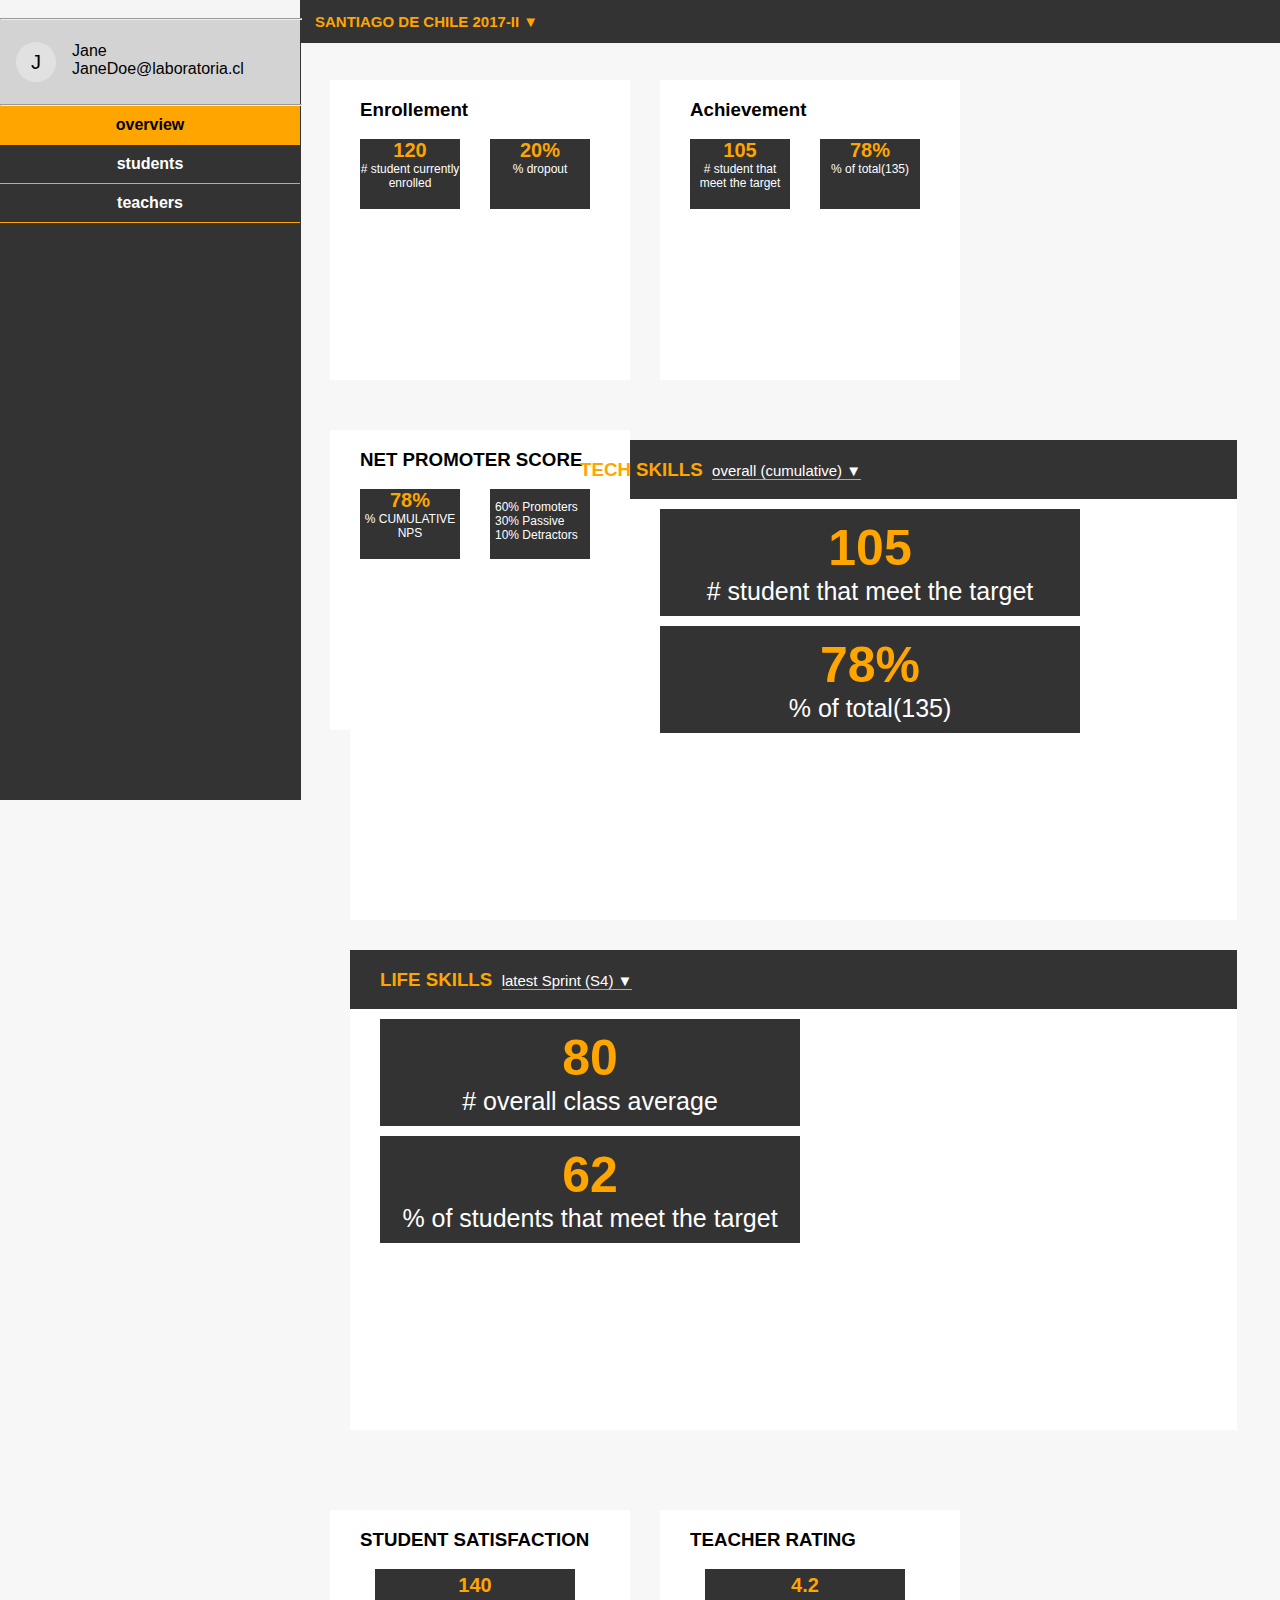
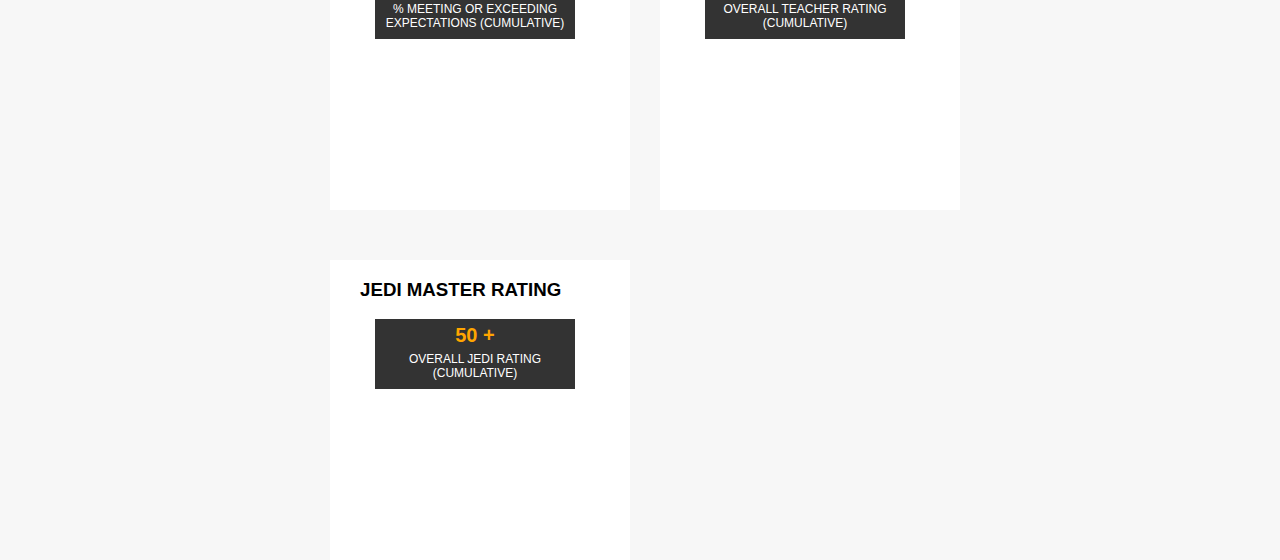
==== index.html @ 585a2447 "primera cajita enrollement :')" ====
<!DOCTYPE html>
<html>
  <head>
    <meta charset="utf-8">
    <title>Data Dashboard</title>
    <link rel="stylesheet" href="css/main.css">
  </head>
  <body>
    
    <!--Barra lateral logo de Laboratoria-->
    <main>
      <nav id="lab">
        <div id="labimg">
          <img src="assets/images/logo-laboratoria.svg" alt="">
        </div>        
        <hr>
        <div id="identify">
          <div id="avatar">J</div>
          <div id="data">
            <div>Jane</div>
            <div>JaneDoe@laboratoria.cl</div>
          </div>
        </div>  
        <hr>
        <div class="options b">
          <a href="">overview</a>
        </div>
        <div class="options c">
          <a href="">students</a>
        </div>
        <div class="options d">          
          <a href="">teachers</a>
        </div> 
      </nav>
    </main>
       <section class="section two">
        <header class="barra">
          <div class="menu-cont">
            <nav class="menu">
              <ul class="clear">
                <li id="scl"><a href="#!" id="san">SANTIAGO DE CHILE 2017-II &#9660;</a>
              <!--menú desplegable-->    
                  <ul class="sub-men">
                  <h1>LIMA</h1>
                    <li><a href="#!"><input type="checkbox"> 2015-I</a></li>
                    <li><a href="#!"><input type="checkbox"> 2015-II</a></li>
                    <li><a href="#!"><input type="checkbox"> 2016-I</a></li>
                    <li><a href="#!"><input type="checkbox"> 2016-II</a></li>
                    <li><a href="#!"><input type="checkbox"> 2017-I</a></li>
                    <li><a href="#!"><input type="checkbox"> 2017-II</a></li>
                  <h1>AREQUIPA</h1>
                    <li><a href="#!"><input type="checkbox"> 2015-I</a></li>
                    <li><a href="#!"><input type="checkbox"> 2015-II</a></li>
                    <li><a href="#!"><input type="checkbox"> 2016-I</a></li>
                    <li><a href="#!"><input type="checkbox"> 2016-II</a></li>
                    <li><a href="#!"><input type="checkbox"> 2017-I</a></li>
                    <li><a href="#!"><input type="checkbox"> 2017-II</a></li>
                  <h1>SANTIAGO</h1>
                    <li><a href="#!"><input type="checkbox"> 2015-I</a></li>
                    <li><a href="#!"><input type="checkbox"> 2015-II</a></li>
                    <li><a href="#!"><input type="checkbox"> 2016-I</a></li>
                    <li><a href="#!"><input type="checkbox"> 2016-II</a></li>
                    <li><a href="#!"><input type="checkbox"> 2017-I</a></li>
                    <li><a href="#!"><input type="checkbox" id="scl2017-2"> 2017-II</a></li>
                  <h1>CIUDAD DE MEXICO</h1>
                    <li><a href="#!"><input type="checkbox"> 2015-I</a></li>
                    <li><a href="#!"><input type="checkbox"> 2015-II</a></li>
                    <li><a href="#!"><input type="checkbox"> 2016-I</a></li>
                    <li><a href="#!"><input type="checkbox"> 2016-II</a></li>
                    <li><a href="#!"><input type="checkbox"> 2017-I</a></li>
                    <li><a href="#!"><input type="checkbox"> 2017-II</a></li>
                  </ul>
                </li>  
              </ul>
            </nav>
          </div>
        </header>
      </section>
    <!--Sección donde se encuentra la generación y sección y las diferentes secciones de la página-->
          
              
      
      <!--Información sobre matricula, logro y NPS-->
      <section class="section three">
        <div class="box uno">
          <h3>Enrollement</h3>
          <div class="minibox rigth">
            <h4 id="enrolled">120</h4>
            <p># student currently enrolled</p>
          </div>
          <div class="minibox left">
            <h4 id="dropout">20%</h4>
            <p>% dropout</p>            
          </div>
          <img src="assets/images/bar-graph.png" alt="" id="graphic">
        </div>
        
        <div class="box dos">
          <h3>Achievement</h3>
          <div class="minibox rigth">
            <h4>105</h4>
            <p># student that meet the target</p>
          </div>
          <div class="minibox left">
            <h4>78%</h4>
            <p>% of total(135)</p>        
          </div>
          <img src="assets/images/graph.png" alt="" id="graphic">
        </div>  
        
        <div class="box tres">
          <h3>NET PROMOTER SCORE</h3>
          <div class="minibox rigth">
            <h4>78%</h4>
            <p>% CUMULATIVE NPS</p>
          </div>
          <div class="minibox left">
            <ul>
              <li>60% Promoters</li>
              <li>30% Passive</li>
              <li>10% Detractors</li>
            </ul>
          </div>
          <img src="assets/images/graph.png" alt="" id="graphic">
          </div>        
      </section>
      <!--Sección tech y life skills-->
      <section class="section four">
        <header class="barra sprint">
          <div class="menu-container">
            <nav class="menu-nav">
              <ul class="clearfix">
                <h3>TECH SKILLS</h3>
                <li id="overall">
                  <a href="#!">overall (cumulative) &#9660;</a>
              <!--menú desplegable-->    
                  <ul class="sub-menu">
                  <h1>COMMON CORE</h1>
                    <li><a href="#"> Sprint 1</a></li>
                    <li><a href="#">Sprint 2</a></li>
                    <li><a href="#">Sprint 3</a></li>
                    <li><a href="#">Sprint 4</a></li>
                  <h1>Javascript</h1>
                    <li><a href="#">Sprint 5</a></li>
                    <li><a href="#">Sprint 6</a></li>
                    <li><a href="#">Sprint 7</a></li>
                    <li><a href="#">Sprint 8</a></li>
                  <h1>UX Design</h1>
                    <li><a href="#">Sprint 5</a></li>
                    <li><a href="#">Sprint 6</a></li>
                    <li><a href="#">Sprint 7</a></li>
                    <li><a href="#">Sprint 8</a></li>    
                  </ul>
                </li>  
              </ul>
            </nav>  
          </div>
        </header>  
        <div class="boxie">
          <h4>105</h4>
          <p># student that meet the target</p>
        </div>
        <div class="boxie">
          <h4>78%</h4>
          <p>% of total(135)</p>        
        </div>
        <div class="rect">
          <img src="assets/images/rectangular-graphic.png" alt="">
        </div>
        <div class="circle">
          <img src="assets/images/circle-graphic.png" alt="">
        </div>
      </section>
      <section class="section five">
       <header class="barra sprint">
          <div class="menu-container">
            <nav class="menu-nav">
              <ul class="clearfix">
                <h3>LIFE SKILLS</h3>
                <li id="overall">
                  <a href="#!">latest Sprint (S4) &#9660;</a>
              <!--menú desplegable-->    
                  <ul class="sub-menu latest">
                  <h1>HSE</h1>
                    <li><a href="#"> Sprint 1: Create an interactive website</a></li>
                    <li><a href="#">Sprint 2: Create an interactive website</a></li>
                    <li><a href="#">Sprint 3: Create an interactive website</a></li>
                    <li><a href="#">Sprint 4: Create an interactive website</a></li>  
                  </ul>
                </li>  
              </ul>
            </nav>  
          </div>
        </header>
          <div class="boxie">
            <h4>80</h4>
            <p># overall class average</p>
          </div>
          <div class="boxie">
            <h4>62</h4>
            <p>% of students that meet the target</p>        
          </div>
          <div class="rect">
            <img src="assets/images/rectangular-graphic.png" alt="">
          </div>
          <div class="circle">
            <img src="assets/images/circle-graphic.png" alt="">
          </div>          
      </section>
      <!--students, teachers, jedi-->
      <section class="section six">
        <div class="box uno">
          <h3>STUDENT SATISFACTION</h3>
          <div class="minibox last">
            <h4>140</h4>
            <p>% MEETING OR EXCEEDING EXPECTATIONS (CUMULATIVE)</p>
          </div>
          <img src="assets/images/graph.png" alt="" id="graphic">
        </div>
        
        <div class="box dos">
          <h3>TEACHER RATING</h3>
          <div class="minibox last">
            <h4>4.2</h4>
            <p>OVERALL TEACHER RATING (CUMULATIVE)</p>
          </div>
          <img src="assets/images/graph.png" alt="" id="graphic">
        </div>  
        
        <div class="box tres">
          <h3>JEDI MASTER RATING</h3>
          <div class="minibox last">
            <h4>50 +</h4>
            <p>OVERALL JEDI RATING (CUMULATIVE)</p>
          </div>
          <img src="assets/images/graph.png" alt="" id="graphic">
          </div>        
      </section>    
    </main>  
		<!-- Base de datos -->
		<script src="./js/data.js"></script>
		<!-- Aquí va tus archivos JS -->
    <script src="./js/app.js"></script>
  </body>
</html>
---- css/main.css ----
body{
	background-color: #F7F7F7;
	margin: 0px;
  	padding: 0px;
  	width: 77%;
	font-family: roboto, sans-serif;

}

#lab {
	width: 300px;
	background-color: #333333;
  	border-right-color: #333333;
  	border-right-style: solid;
  	border-right-width: 1px;
  	display: flex;
  	flex-direction: column;
  	height: 800px;
  	position: fixed;
  	z-index: 1;
}

#labimg {
	width: 100%;
	height: auto;
	background-color: whitesmoke;
	display: block;
}

#lab img {
	width: 150px;
	height: auto;
	margin-left: 75px;
}

hr {
	width: 100%;
	height: auto;
	margin: 0;
	background-color: #333333;
}

#identify {
	background-color: lightgray;
  	display: flex;
  	padding: 22px 16px;
}

#avatar {
	width: 40px;
	height: 40px;
	align-items: center;
  	background-color: #e1e1e1;
  	border-radius: 100%;
  	display: flex;
  	font-family: "Roboto", "Helvetica", "Arial", sans-serif;
  	font-size: 20px;  
  	justify-content: center;
 }

#data {
  	padding: 0px 16px;
	  color: black;
 }

.section{
	margin-left: 300px;
	margin-bottom: 30px;
}

.section.two {
	width: 101%;
	height: 0;
}

.menu-container {
	margin-left: -10px;
}
.menu-container ul {
	margin: 0;
	margin-left: 80px;
}

.menu-container ul li {
	list-style: none;
	display: inline-block;
	font-size: 25px;
	margin-top: 0;
	margin-bottom: 0px;
	display: block;
	padding: 0;	
}

.menu-container ul li a {
	font-size: 15px;
	border: none;
}

#scl {
	padding: 13px 0;
	font-size: 10px;
  text-decoration: none;
	color: white;
	margin-left: -50px;
	margin: 0 5px;
	display: inline-block;
}

#scl h1 {
	border-bottom: 2px solid orange;
	display: inline-block;
	color: white;
	font-size: 13px;
}

#scl ul li a {
	font-size: 15px;
	border: none;
	color: white;
	display: block;
	padding: 2px 0;
	border-bottom: 2px solid #333333;
	display: inline-block;
}

#scl ul li a:hover {
	border-bottom: 2px solid orange;
	display: inline-block;
}

#san {
	color: orange;
	font-weight: bold;
}

.options{
	width: 100%;
	height: auto;
	padding: 10px 0;
	text-align: center;
	border-bottom: 1px solid orange;
}

.options a{
	display: inline;
	text-decoration: none;
  	color: white;
	font-weight: bold;
}

.options.b {
	background-color: orange;
}

.options.b a {
	color: black;
}

.options:first-child {
	background-color: orange;
}

.options:hover {
	border-bottom: 2px solid orange;
	background-color: orange;

}

.options a:hover {
	color: black;
}

.clearfix:after {
	content: "";
	display: table;
}

.clearfix {
	background-color: #333333;
}

.clearfix h3 {
	color: orange;
	margin-left: -50px;
}

.menu-nav {
	margin-left: 10px;
}

.sub-menu {
	width: 100px;
	height: auto;
	position: absolute;
	display: none;
	background: #333333;
}

.sub-menu h1 {
	margin-left: -70px;
	font-size: 18px;
}

.sub-menu li a {
	margin-left: -50px;
	color: #000;
	text-decoration: none;
	border: none;
	padding: 0;
}

.sub-menu.latest {
	width: 250px;
}

.menu-nav ul li:hover>ul {
	display: block;
	border: none;
}

.menu-nav>ul>li:after { 
	font-size: 20px;
	padding-left: 5px; 
	display: inline;
	position: relative;	
}

.section.three {
	width: 100%;
	height: 380px;
}

.box {
	width: 300px;
	height: 300px;
	background-color: white;
	margin-top: 50px;
	margin-left: 30px;
	float: left;	
}

.box h3 {
	margin-left: 30px;
}

.minibox {
	width: 100px;
	height: 70px;	
	background-color: #333333;
	text-align: center;
	margin-left: 30px;
  	float: left;
}

.minibox p {
	font-size: 12px;
	margin: 0;
	color: white;
}

.minibox h4 {
	font-size: 20px;
	margin: 0;
	color: orange;
}

.minibox li:first-child{
	margin-top: -5px;
}

.minibox li {
	font-size: 12px;
	text-align: left;
	margin-left: -35px;
	color: white;
	list-style: none;
}

.minibox.last {
	width: 200px;
	margin-left: 45px;
}

.minibox.last h4{
	padding: 5px 0;
}

.boxie {
	width: 400px;
	height: auto;	
	background-color: #333333;
	text-align: center;
	padding: 10px;
	margin-left: 30px;
	margin-top: 10px;
	float: left;
}

.boxie p {
	font-size: 25px;
	margin: 0;
	color: white;
}

.boxie h4 {
	font-size: 50px;
	margin: 0;
	color: orange;
}

.rect img{
	width: 400px;
	height: auto;
	margin: 40px;
	float: left;
}

.circle img{
	width: 200px;
	height: auto;
	margin: 100px;
}

#graphic {
	width: 80%;
	margin-top: 10px;
	margin-left: 30px;
}

.section.four{
	width: 90%;
	height: 480px;
	background-color: white;
	margin-left: 350px;
}

.section.five {
	width: 90%;
	height: 480px;
	background-color: white;
	margin-left: 350px;
}

.section.six {
	width: 100%;
	height: 380px;
}

/*menu overall*/

#overall h1 {
	border-bottom: 2px solid orange;
	display: inline-block;
	color: white;
	font-size: 13px;
}

#overall {
	font-size: 10px;
  text-decoration: none;
	color: white;
	border-bottom: 1px solid orange;
	margin-left: -50px;
	margin: 0 5px;
	display: inline-block;
}

#overall ul li a {
	font-size: 15px;
	border: none;
	color: white;
	display: block;
	font-weight: bold;
	padding: 2px 0;
	border-bottom: 2px solid #333333;
	display: inline-block;
}

#overall ul li a:hover {
	border-bottom: 2px solid orange;
	display: inline-block;
}

.menu-nav h3{
	display: inline-block;
}

/*duplicado*/

.barra h1 {
	border-bottom: 2px solid orange;
	display: inline-block;
}

.barra a {
	font-size: 15px;
  	text-decoration: none;
	color: white;
}

.barra ul {
	margin: 0;
	padding-left: 80px;
}

.barra ul li {
	list-style: none;
	display: inline-block;
	font-size: 25px;
	margin-top 0;
	margin-bottom: 0px;
	display: block;
	padding: 0;	
}

.barra ul li a {
	font-size: 15px;
	border: none;
}

.clear:after {
	content: "";
	display: table;
}

.clear {
	background-color: #333333;
}

.menu {
  	position: relative;
	margin-left: -70px;
}

.sub-men {
	width: 100px;
	height: auto;
	position: absolute;
	display: none;
	background: #333333;
}

.sub-men h1 {
	margin-left: -70px;
	font-size: 16px;
	color: white;
}

.sub-men li a {
	margin-left: -50px;
	color: #fff;
	text-decoration: none;
	border: none;
	font-weight: bold;
}

.sub-men li a:hover {
	border-bottom: 2px solid orange;
}

.sub-men li input {
	margin-left: -20px;
}


.menu ul li:hover>ul {
	display: block;
	border: none;
}

.menu>ul>li:after { 
	font-size: 20px;
	padding-left: 5px; 
	display: inline;
	position: relative;	
}
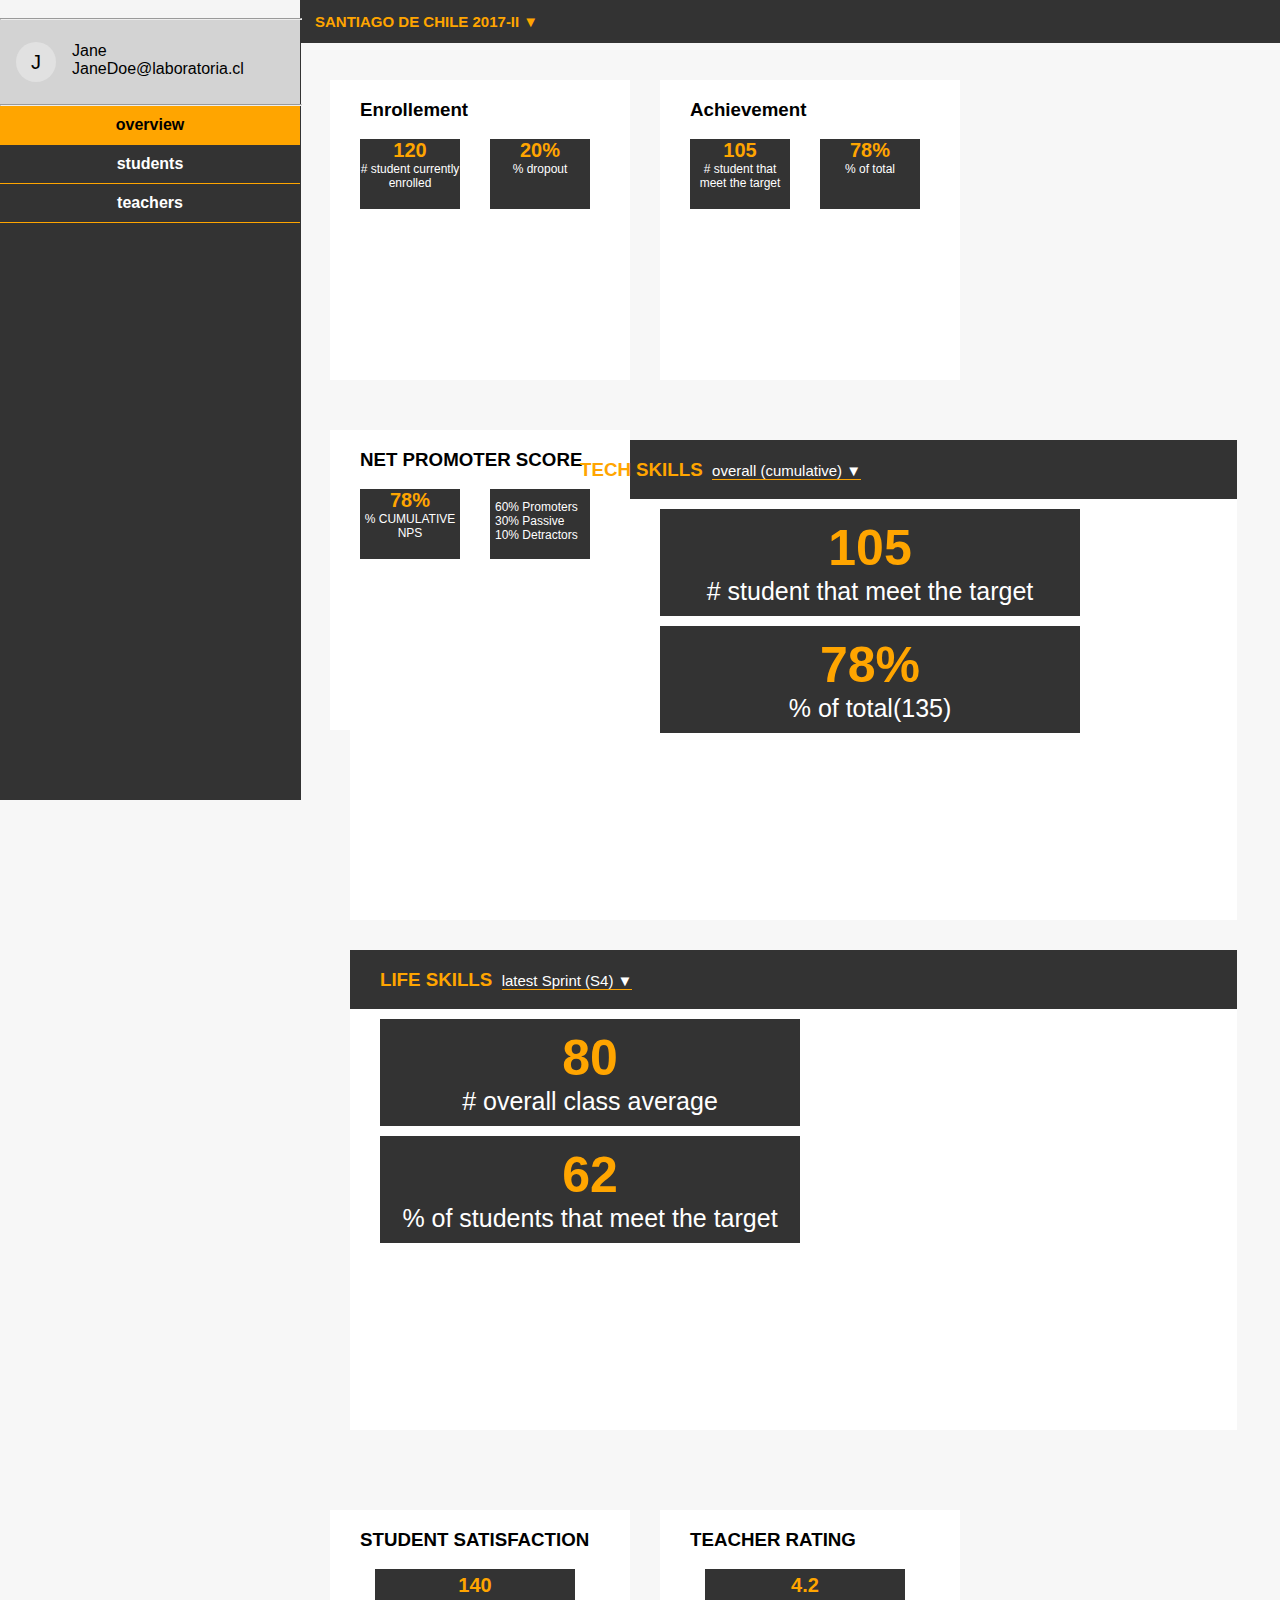
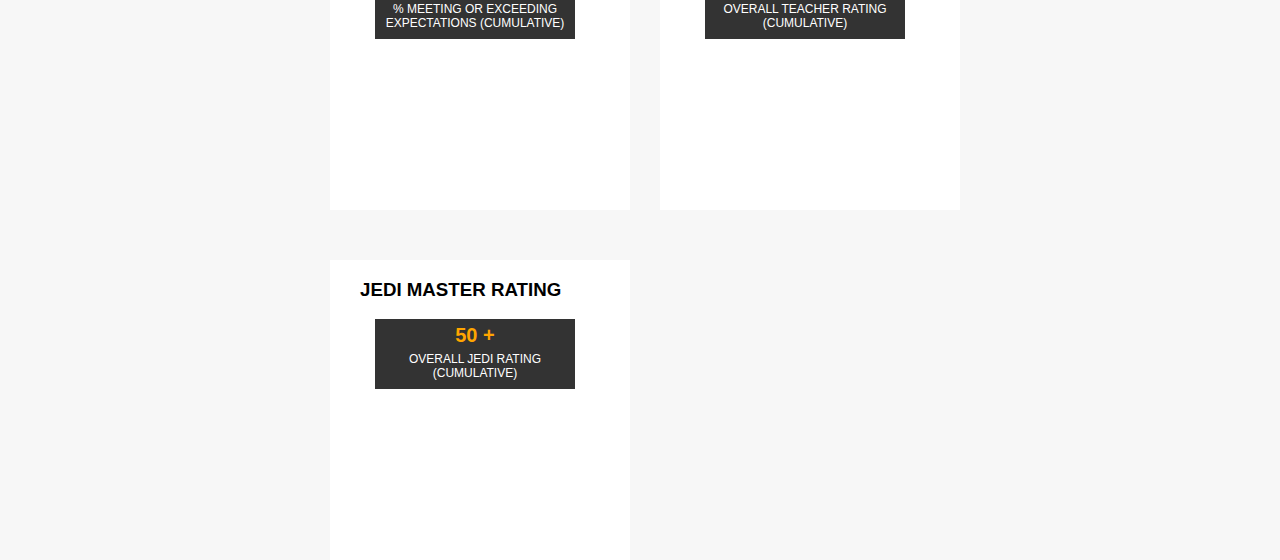
==== commit 3dcecbb8: "agregando funcionalidades" ====
--- a/index.html
+++ b/index.html
@@ -98,12 +98,12 @@
         <div class="box dos">
           <h3>Achievement</h3>
           <div class="minibox rigth">
-            <h4>105</h4>
+            <h4 id="meetTarget">105</h4>
             <p># student that meet the target</p>
           </div>
           <div class="minibox left">
-            <h4>78%</h4>
-            <p>% of total(135)</p>        
+            <h4 id="totalMeetTarget">78%</h4>
+            <p>% of total</p>        
           </div>
           <img src="assets/images/graph.png" alt="" id="graphic">
         </div>  
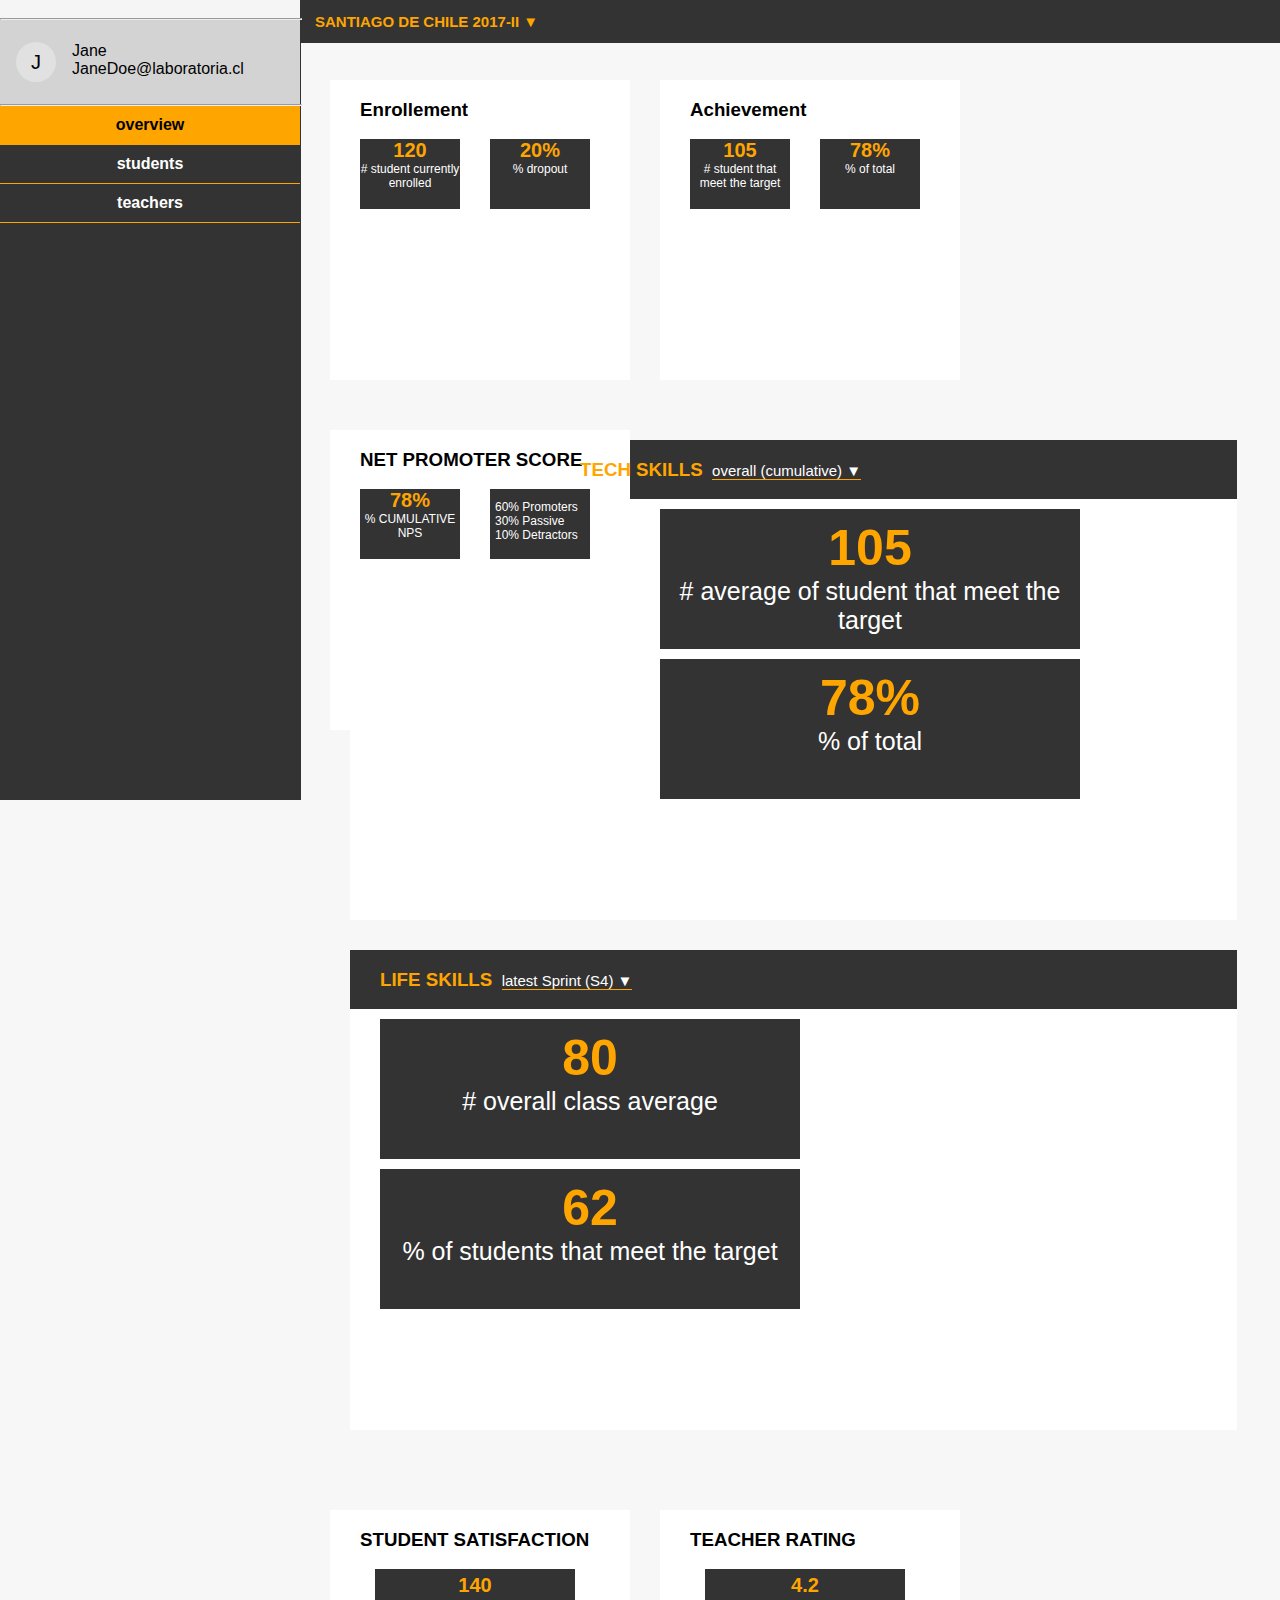
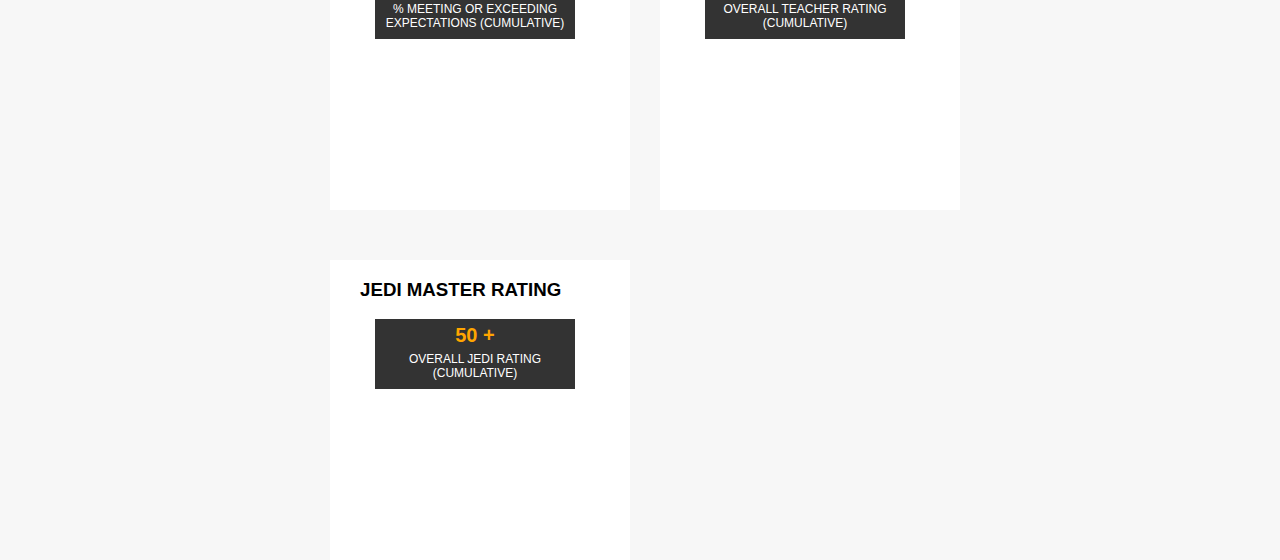
==== commit 2f547985: "tech skills" ====
--- a/index.html
+++ b/index.html
@@ -111,7 +111,7 @@
         <div class="box tres">
           <h3>NET PROMOTER SCORE</h3>
           <div class="minibox rigth">
-            <h4>78%</h4>
+            <h4 id="nps">78%</h4>
             <p>% CUMULATIVE NPS</p>
           </div>
           <div class="minibox left">
@@ -157,12 +157,12 @@
           </div>
         </header>  
         <div class="boxie">
-          <h4>105</h4>
-          <p># student that meet the target</p>
+          <h4 id="numTech">105</h4>
+          <p># average of student that meet the target</p>
         </div>
         <div class="boxie">
-          <h4>78%</h4>
-          <p>% of total(135)</p>        
+          <h4 id="porTech">78%</h4>
+          <p>% of total</p>        
         </div>
         <div class="rect">
           <img src="assets/images/rectangular-graphic.png" alt="">
--- a/css/main.css
+++ b/css/main.css
@@ -287,7 +287,7 @@
 
 .boxie {
 	width: 400px;
-	height: auto;	
+	height: 120px;	
 	background-color: #333333;
 	text-align: center;
 	padding: 10px;
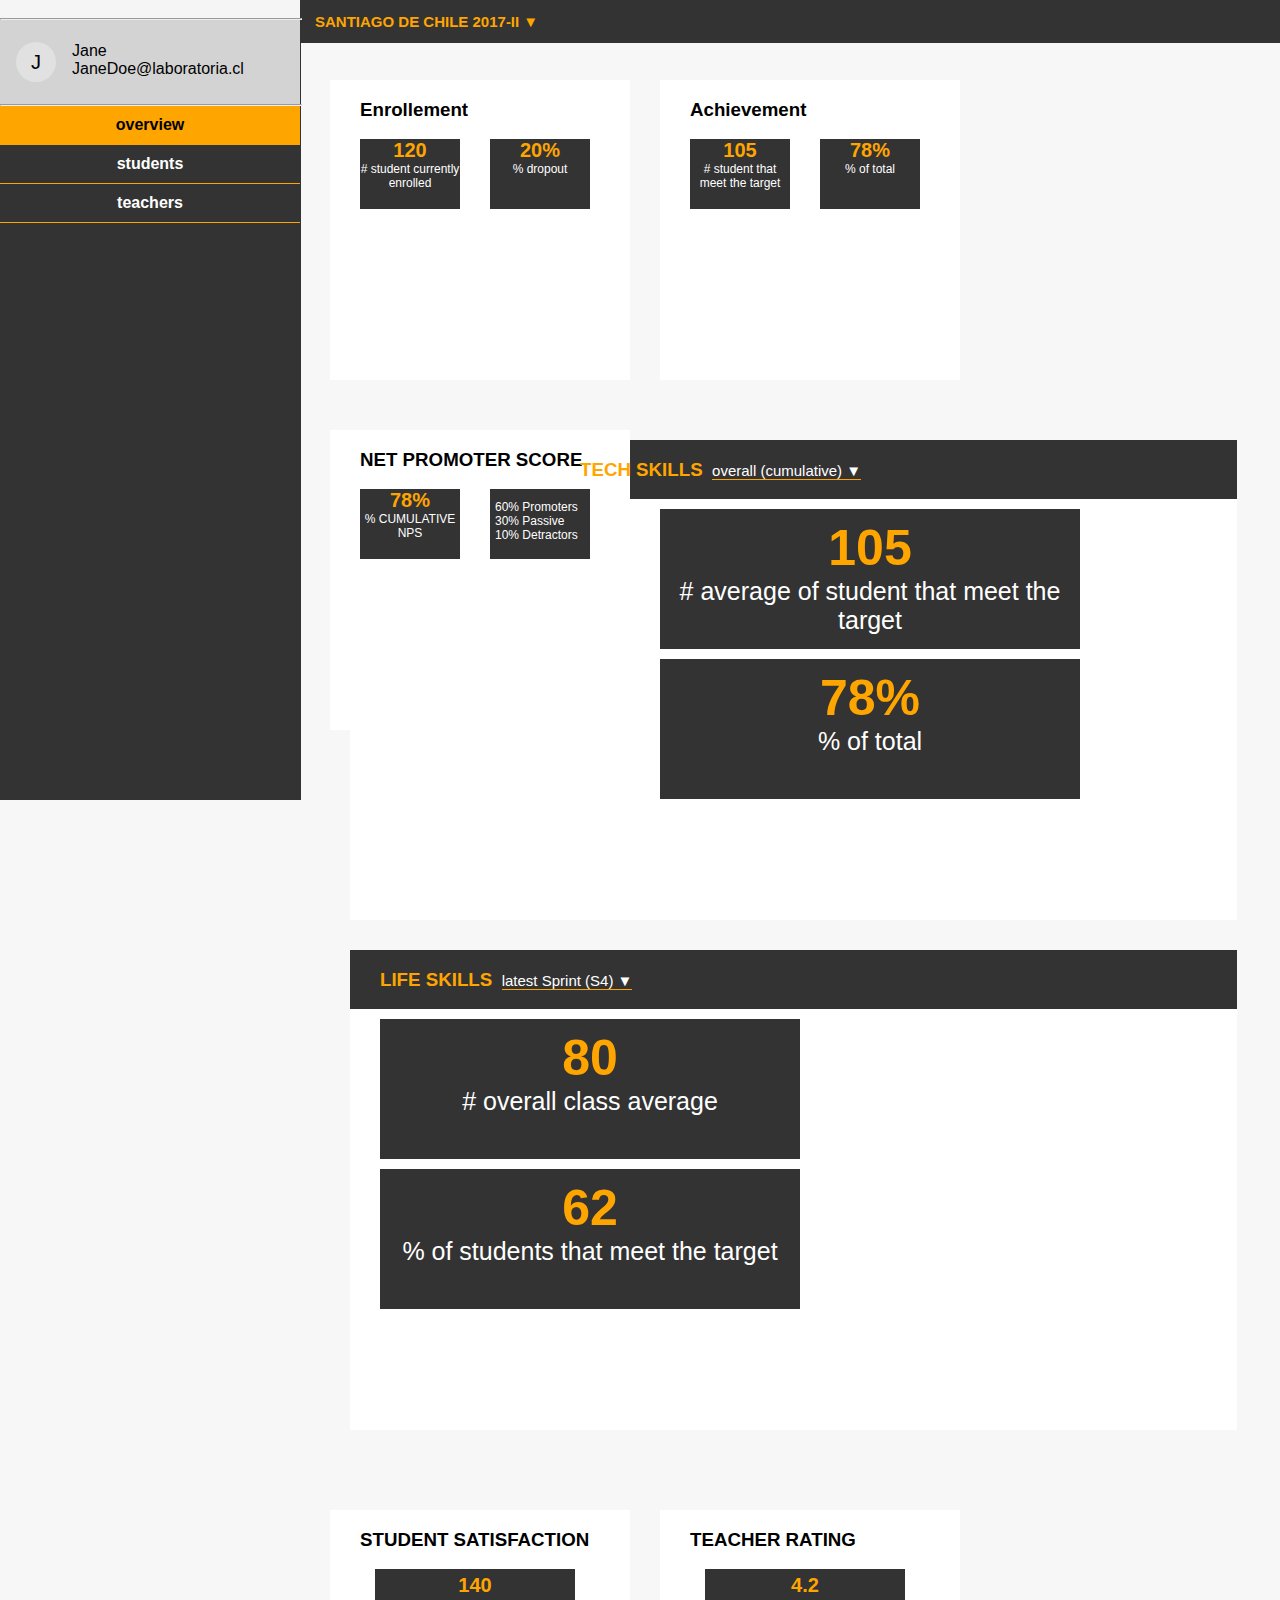
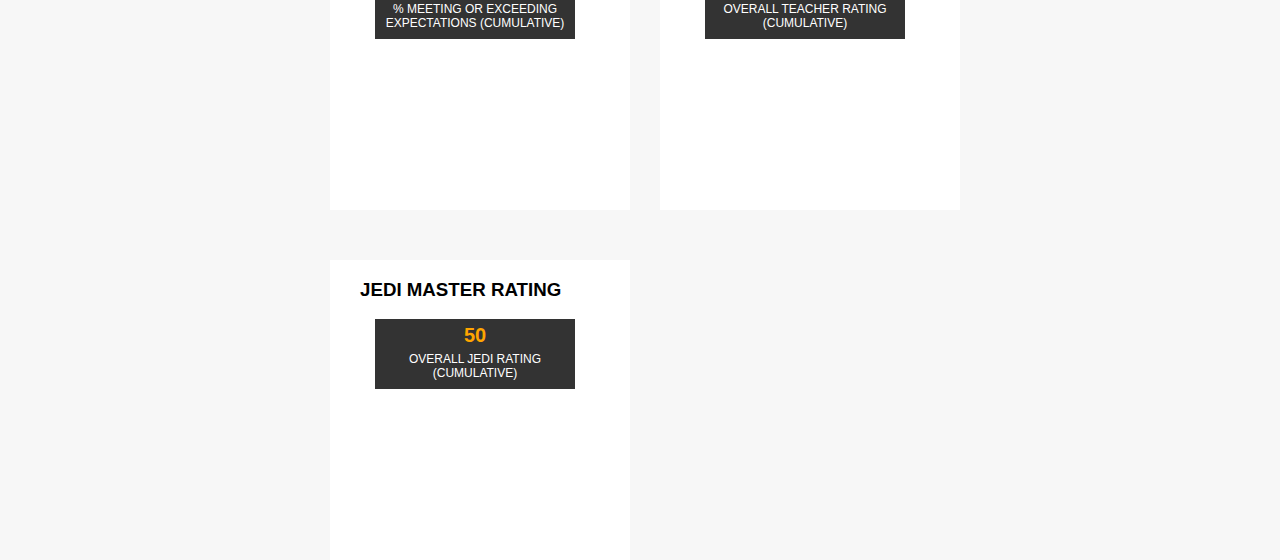
==== commit 2b92adf3: "teachers y jedi overview" ====
--- a/index.html
+++ b/index.html
@@ -221,7 +221,7 @@
         <div class="box dos">
           <h3>TEACHER RATING</h3>
           <div class="minibox last">
-            <h4>4.2</h4>
+            <h4 id="teacher">4.2</h4>
             <p>OVERALL TEACHER RATING (CUMULATIVE)</p>
           </div>
           <img src="assets/images/graph.png" alt="" id="graphic">
@@ -230,7 +230,7 @@
         <div class="box tres">
           <h3>JEDI MASTER RATING</h3>
           <div class="minibox last">
-            <h4>50 +</h4>
+            <h4 id="jedi">50</h4>
             <p>OVERALL JEDI RATING (CUMULATIVE)</p>
           </div>
           <img src="assets/images/graph.png" alt="" id="graphic">
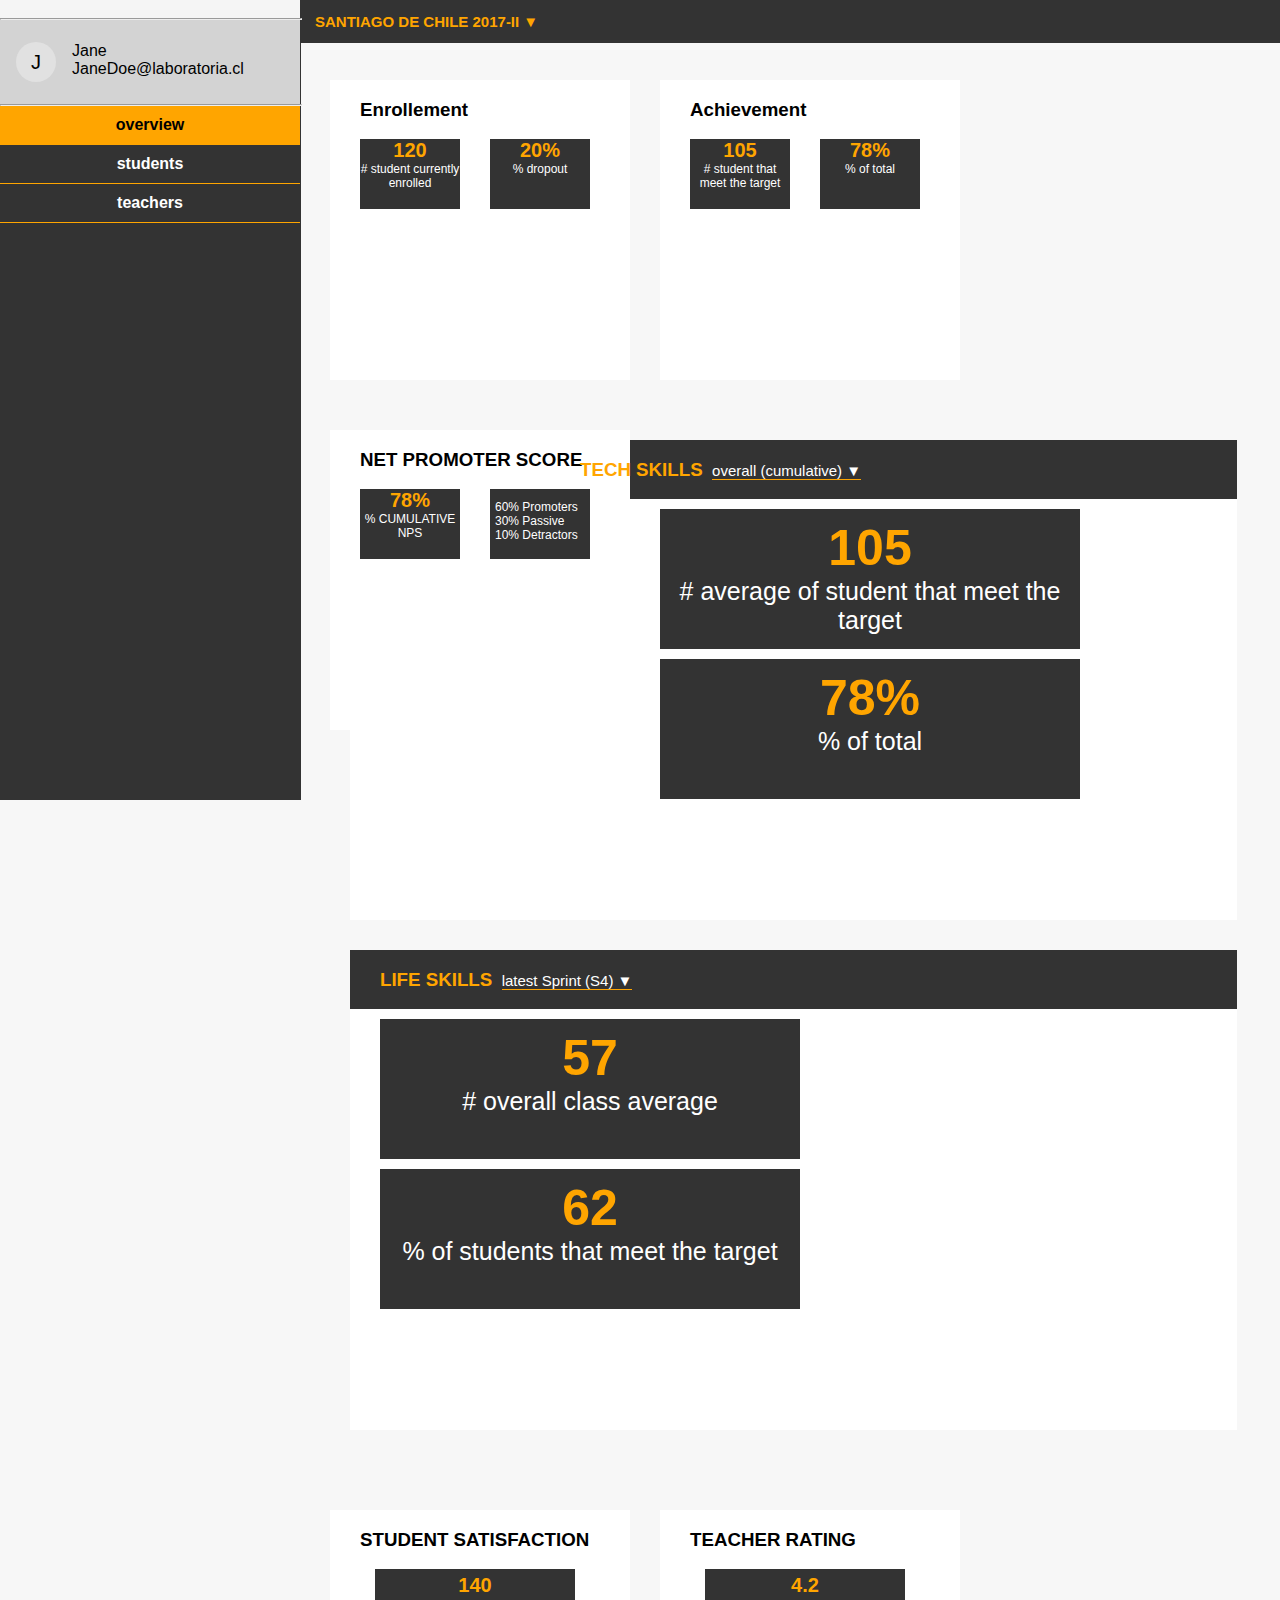
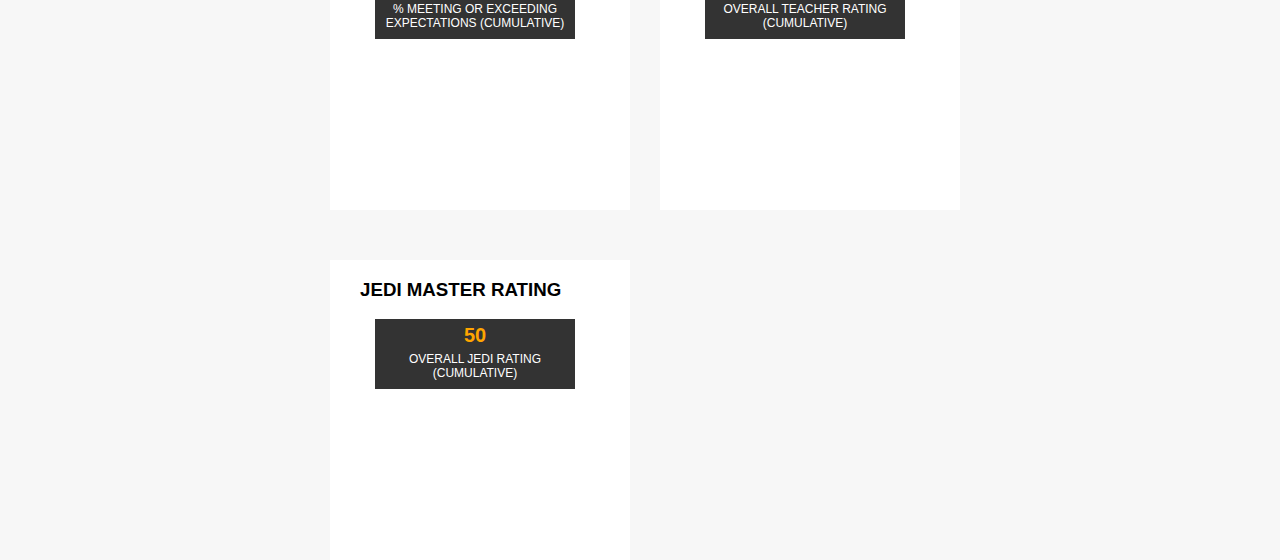
==== commit 2d61827e: "fin" ====
--- a/index.html
+++ b/index.html
@@ -116,9 +116,9 @@
           </div>
           <div class="minibox left">
             <ul>
-              <li>60% Promoters</li>
-              <li>30% Passive</li>
-              <li>10% Detractors</li>
+              <li id="promoters">60% Promoters</li>
+              <li id="passive">30% Passive</li>
+              <li id="detractors">10% Detractors</li>
             </ul>
           </div>
           <img src="assets/images/graph.png" alt="" id="graphic">
@@ -136,20 +136,20 @@
               <!--menú desplegable-->    
                   <ul class="sub-menu">
                   <h1>COMMON CORE</h1>
-                    <li><a href="#"> Sprint 1</a></li>
-                    <li><a href="#">Sprint 2</a></li>
-                    <li><a href="#">Sprint 3</a></li>
-                    <li><a href="#">Sprint 4</a></li>
+                    <li><a href="#"><input type="checkbox"> Sprint 1</a></li>
+                    <li><a href="#"><input type="checkbox"> Sprint 2</a></li>
+                    <li><a href="#"><input type="checkbox"> Sprint 3</a></li>
+                    <li><a href="#"><input type="checkbox"> Sprint 4</a></li>
                   <h1>Javascript</h1>
-                    <li><a href="#">Sprint 5</a></li>
-                    <li><a href="#">Sprint 6</a></li>
-                    <li><a href="#">Sprint 7</a></li>
-                    <li><a href="#">Sprint 8</a></li>
+                    <li><a href="#"><input type="checkbox"> Sprint 5</a></li>
+                    <li><a href="#"><input type="checkbox"> Sprint 6</a></li>
+                    <li><a href="#"><input type="checkbox"> Sprint 7</a></li>
+                    <li><a href="#"><input type="checkbox"> Sprint 8</a></li>
                   <h1>UX Design</h1>
-                    <li><a href="#">Sprint 5</a></li>
-                    <li><a href="#">Sprint 6</a></li>
-                    <li><a href="#">Sprint 7</a></li>
-                    <li><a href="#">Sprint 8</a></li>    
+                    <li><a href="#"><input type="checkbox"> Sprint 5</a></li>
+                    <li><a href="#"><input type="checkbox"> Sprint 6</a></li>
+                    <li><a href="#"><input type="checkbox"> Sprint 7</a></li>
+                    <li><a href="#"><input type="checkbox"> Sprint 8</a></li>    
                   </ul>
                 </li>  
               </ul>
@@ -182,10 +182,10 @@
               <!--menú desplegable-->    
                   <ul class="sub-menu latest">
                   <h1>HSE</h1>
-                    <li><a href="#"> Sprint 1: Create an interactive website</a></li>
-                    <li><a href="#">Sprint 2: Create an interactive website</a></li>
-                    <li><a href="#">Sprint 3: Create an interactive website</a></li>
-                    <li><a href="#">Sprint 4: Create an interactive website</a></li>  
+                    <li><a href="#"><input type="checkbox"> Sprint 1: Create an interactive website</a></li>
+                    <li><a href="#"><input type="checkbox"> Sprint 2: Create an interactive website</a></li>
+                    <li><a href="#"><input type="checkbox"> Sprint 3: Create an interactive website</a></li>
+                    <li><a href="#"><input type="checkbox"> Sprint 4: Create an interactive website</a></li>  
                   </ul>
                 </li>  
               </ul>
@@ -193,11 +193,11 @@
           </div>
         </header>
           <div class="boxie">
-            <h4>80</h4>
+            <h4 id="hse">57</h4>
             <p># overall class average</p>
           </div>
           <div class="boxie">
-            <h4>62</h4>
+            <h4 id="hsePor">62</h4>
             <p>% of students that meet the target</p>        
           </div>
           <div class="rect">
@@ -212,7 +212,7 @@
         <div class="box uno">
           <h3>STUDENT SATISFACTION</h3>
           <div class="minibox last">
-            <h4>140</h4>
+            <h4 id="satisfaction">140</h4>
             <p>% MEETING OR EXCEEDING EXPECTATIONS (CUMULATIVE)</p>
           </div>
           <img src="assets/images/graph.png" alt="" id="graphic">
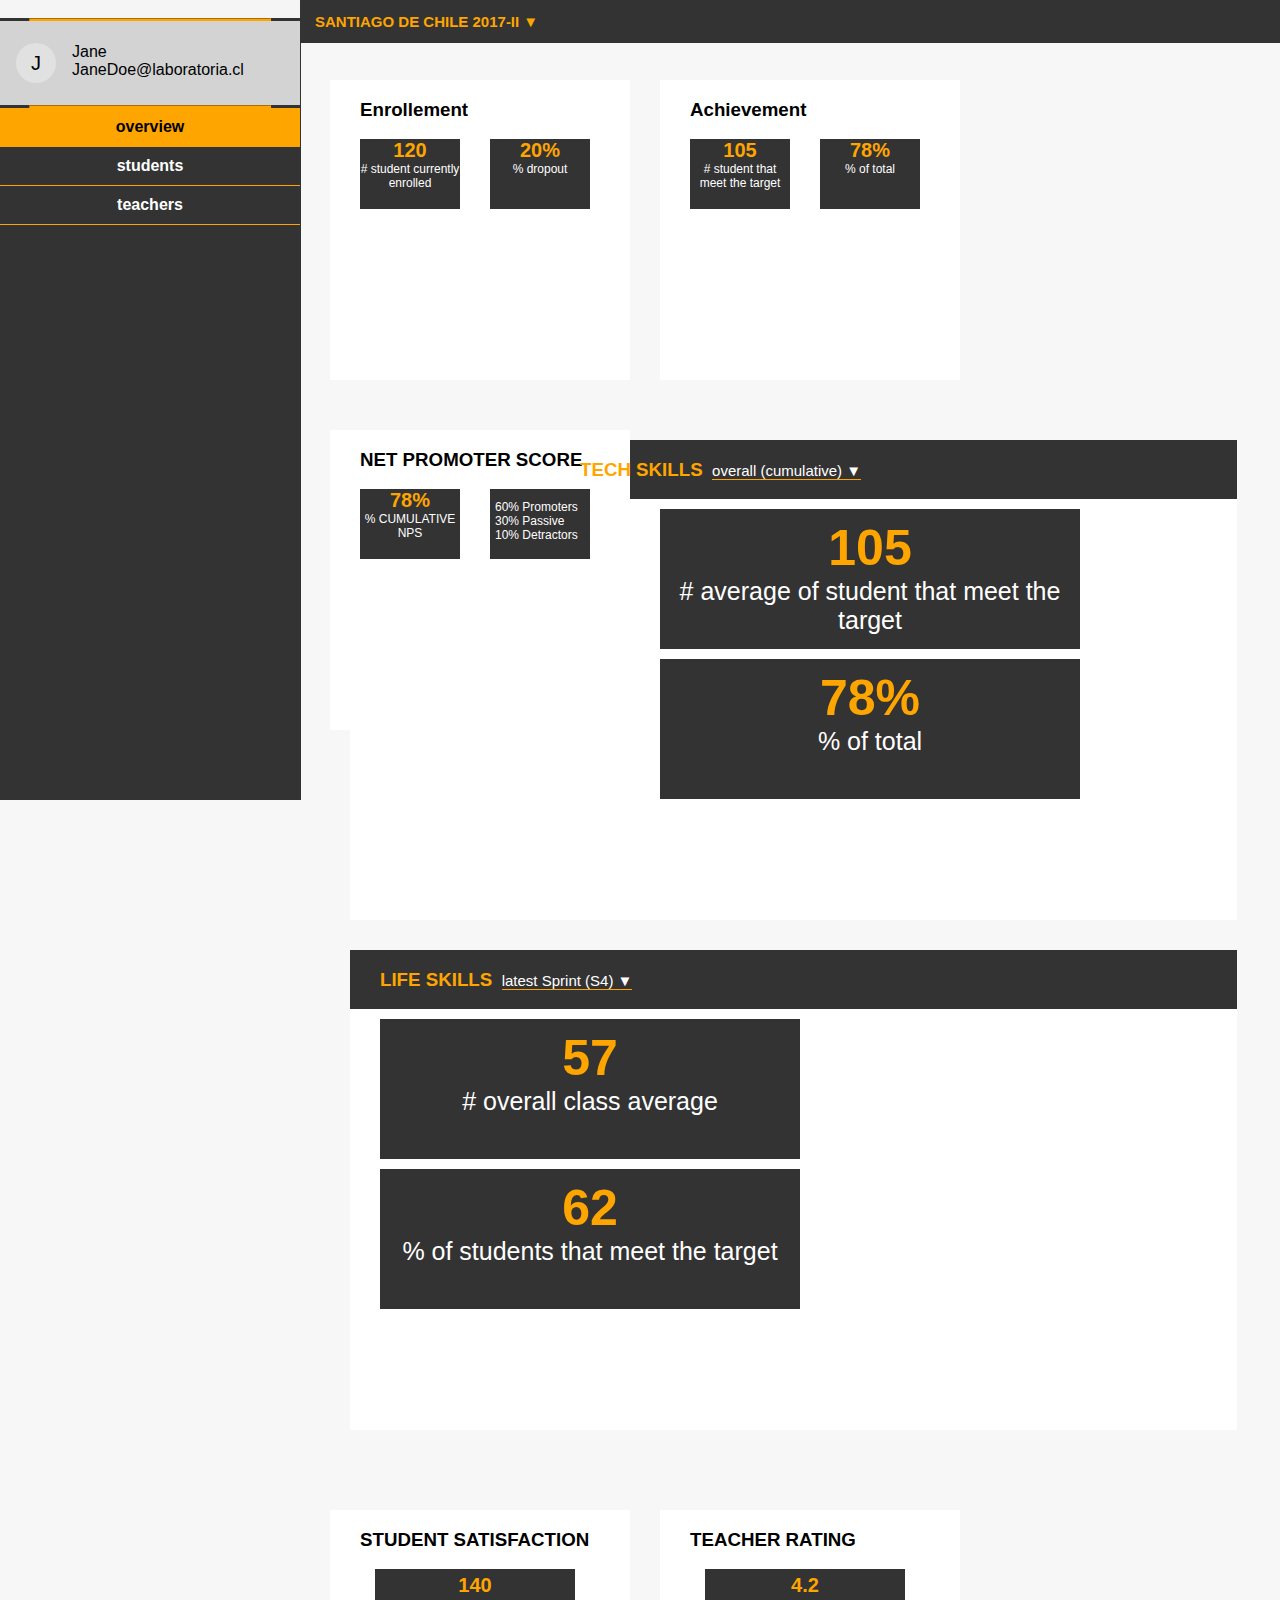
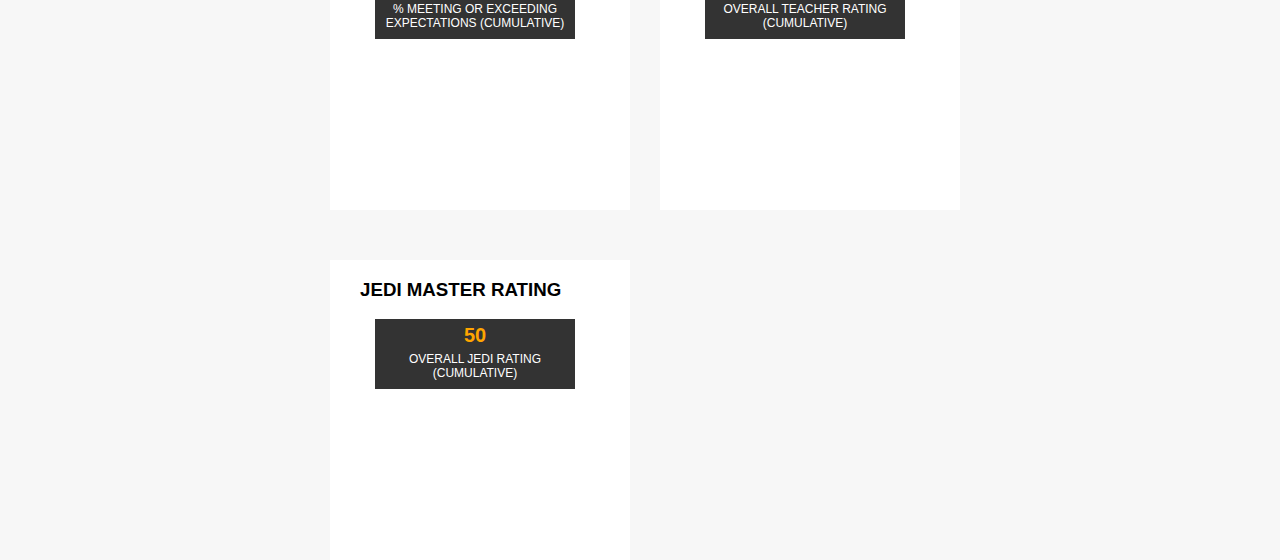
==== commit 685b29cd: "subiendo lo de caro" ====
--- a/index.html
+++ b/index.html
@@ -26,10 +26,10 @@
           <a href="">overview</a>
         </div>
         <div class="options c">
-          <a href="">students</a>
+          <a href="alumnas.html">students</a>
         </div>
         <div class="options d">          
-          <a href="">teachers</a>
+          <a href="profesores.html">teachers</a>
         </div> 
       </nav>
     </main>
--- a/css/main.css
+++ b/css/main.css
@@ -473,4 +473,509 @@
 	padding-left: 5px; 
 	display: inline;
 	position: relative;	
-}+}
+
+/*Alumnas HTML*/
+
+.perfiles{
+
+	background-color: #F7F7F7;
+
+	width: 100%;
+
+    height: 1000px;
+
+    padding-top: 40px;
+
+    font-family: 'Roboto', sans-serif;
+
+    margin-left: 300px
+
+
+
+}
+
+
+
+.buscador{
+
+	width: 530px;
+
+	height: 40px;
+
+	border: 1px solid orange;
+
+	background-color: #333333;
+
+	font-size: orange;
+
+	margin-left: 400px;
+
+	float: left;
+
+	
+
+}
+
+
+
+#buscar{
+
+	width: 340px;
+
+	border: transparent;
+
+	background-color: #333333;
+
+	color:orange;
+
+}
+
+
+
+.fa-search{
+
+	color: orange;
+
+    padding-top: 15px;
+
+    padding-bottom: 15px;
+
+    padding-left: 10px;
+
+}
+
+
+
+.selecciones{	
+
+	height: 200px;
+
+    margin-left: 401px;
+
+    margin-top: -600px;
+
+
+
+}
+
+
+
+.barra_datos{
+
+    background-color: #333333;
+
+    height: 590px;
+
+    width: 300px;
+
+    margin-left: 80px;
+
+    margin-top: 0px;
+
+    color:orange;  
+
+    border: 1px solid orange;
+
+}
+
+
+
+
+
+.foto_perfil{
+
+	width: 190px;
+
+	height: 190px;
+
+	margin-left: auto;
+
+	margin-right: auto;
+
+	margin-top: 19px;
+
+	margin-bottom: 5px;
+
+	background-image: url(../assets/images/foto de perfil.jpg);
+
+
+
+}
+
+
+
+img{
+
+    margin-left: auto;
+
+    margin-right: 30px;
+
+    padding-left: 25px;
+
+    width: 150px;
+
+}
+
+
+
+hr{
+
+	width: 80%;
+
+    height: 1px;
+
+    border-color: orange;
+
+    background-color: orange;
+
+    margin-left: auto;
+
+    margin-right: auto;
+
+    margin-bottom: 0px;
+
+}
+
+
+
+.nombre{
+
+	width: 250px;
+
+	height: 40px;
+
+	margin-left: auto;
+
+	margin-right: auto;
+
+	margin-top:60px;
+
+	border: 1px solid orange;
+
+}
+
+
+
+.fa-user{
+
+	margin-top: 15px;
+
+    margin-left: 10px;
+
+    height: 24px;
+
+    padding-top: 0px;
+
+    width: 40px;
+
+    color:orange;
+
+}
+
+
+
+.telefono{
+
+	width: 250px;
+
+	height: 40px;
+
+	margin-left: auto;
+
+	margin-right: auto;
+
+	margin-top: 30px;
+
+	border: 1px solid orange;
+
+
+
+}
+
+.fa-mobile{
+
+    margin-top: 15px;
+
+    margin-left: 10px;
+
+    height: 24px;
+
+    padding-top: 0px;
+
+    width: 40px;
+
+}
+
+
+
+.mail{
+
+	width: 250px;
+
+	height: 40px;
+
+	margin-left: auto;
+
+	margin-right: auto;
+
+	margin-top: 30px;
+
+	border: 1px solid orange;
+
+}
+
+.fa-envelope-o{
+
+    margin-top: 15px;
+
+    margin-left: 10px;
+
+    height: 24px;
+
+    padding-top: 0px;
+
+    width: 40px;
+
+}
+
+
+
+/* RESUMEN TECNICO Y SOCIAL*/
+
+.resumen{
+
+	width: 530px;
+
+	height: 147px;
+
+	background-color: #333333;
+
+	border:1px solid orange;
+
+	margin-top: 10px;
+
+	float: left;
+
+}
+
+
+
+.resumen_tecnico{
+
+	background-color: orange;
+
+	width: 150px;
+
+	height: 60px;
+
+	float:left;
+
+	text-align: center;
+
+	margin-left: 80px;
+
+}
+
+
+
+#titulo_tecnico{
+
+	width: 150px;
+
+	height: 30px;
+
+	margin-top: 0px;
+
+	color: #333333;
+
+	text-align: center;
+
+}
+
+
+
+.resumen_social{
+
+	background-color: orange;
+
+	width: 150px;
+
+	height: 60px;
+
+	float:left;
+
+	margin-left: 50px;
+
+}
+
+
+
+#titulo_social{
+
+	width: 150px;
+
+	height: 30px;
+
+	margin-top: 0px;
+
+	color: #333333;
+
+	text-align: center;
+
+}
+
+
+
+h4{
+
+    margin-left: 5px;
+
+    margin-top: 10px;
+
+    color: orange;
+
+    text-align: center;
+
+
+
+}
+
+
+
+/*MENU DE NAVEGACION CUADRO DE PROGRESO*/
+
+
+
+#navegador{
+
+	width: 531px;
+
+    height: 48px;
+
+    margin-left: 400px;
+
+    padding-top: 30px;
+
+    float: left
+
+}
+
+
+
+#navegador ul{
+
+	list-style-type:none;
+
+	padding-left: 0px;
+
+}
+
+
+
+#navegador li{
+
+	display:inline;
+
+	text-align:center;
+
+	font-weight: bold;
+
+	width: 50px;
+
+	height: 30px;
+
+}
+
+
+
+#navegador li a{
+
+    padding: 15px 15px 15px 15px;
+
+    color: orange;
+
+    background-color: #333333;
+
+    border: 1px solid orange;
+
+    border-bottom: none;
+
+    text-decoration: none;
+
+}
+
+
+
+#navegador a:hover {
+
+	background-color:orange;
+
+	color:#333333;
+
+}
+
+
+
+/* FICHA DE PROGRESO TECNICO */
+
+
+
+#progreso_tecnico{
+
+	width: 530px;
+
+    height: 313px;
+
+    margin-left: 400px;
+
+    float: left
+
+}
+
+
+
+.ficha{
+
+	background-color: #333333;
+
+	width: 530px;
+
+	height: 310px;
+
+	border: 2px solid orange;
+
+}
+
+
+
+/* FICHA DE PROGRESO SOCIAL*/
+
+
+
+#progreso_social{
+
+    width: 530px;
+
+    height: 313px;
+
+    margin-left: 400px;
+
+    margin-top: 88px;
+
+}
+
+
+
+.ficha_social{
+
+	background-color: #333333;
+
+	width: 530px;
+
+	height: 310px;
+
+	border: 2px solid orange;
+
+}
+
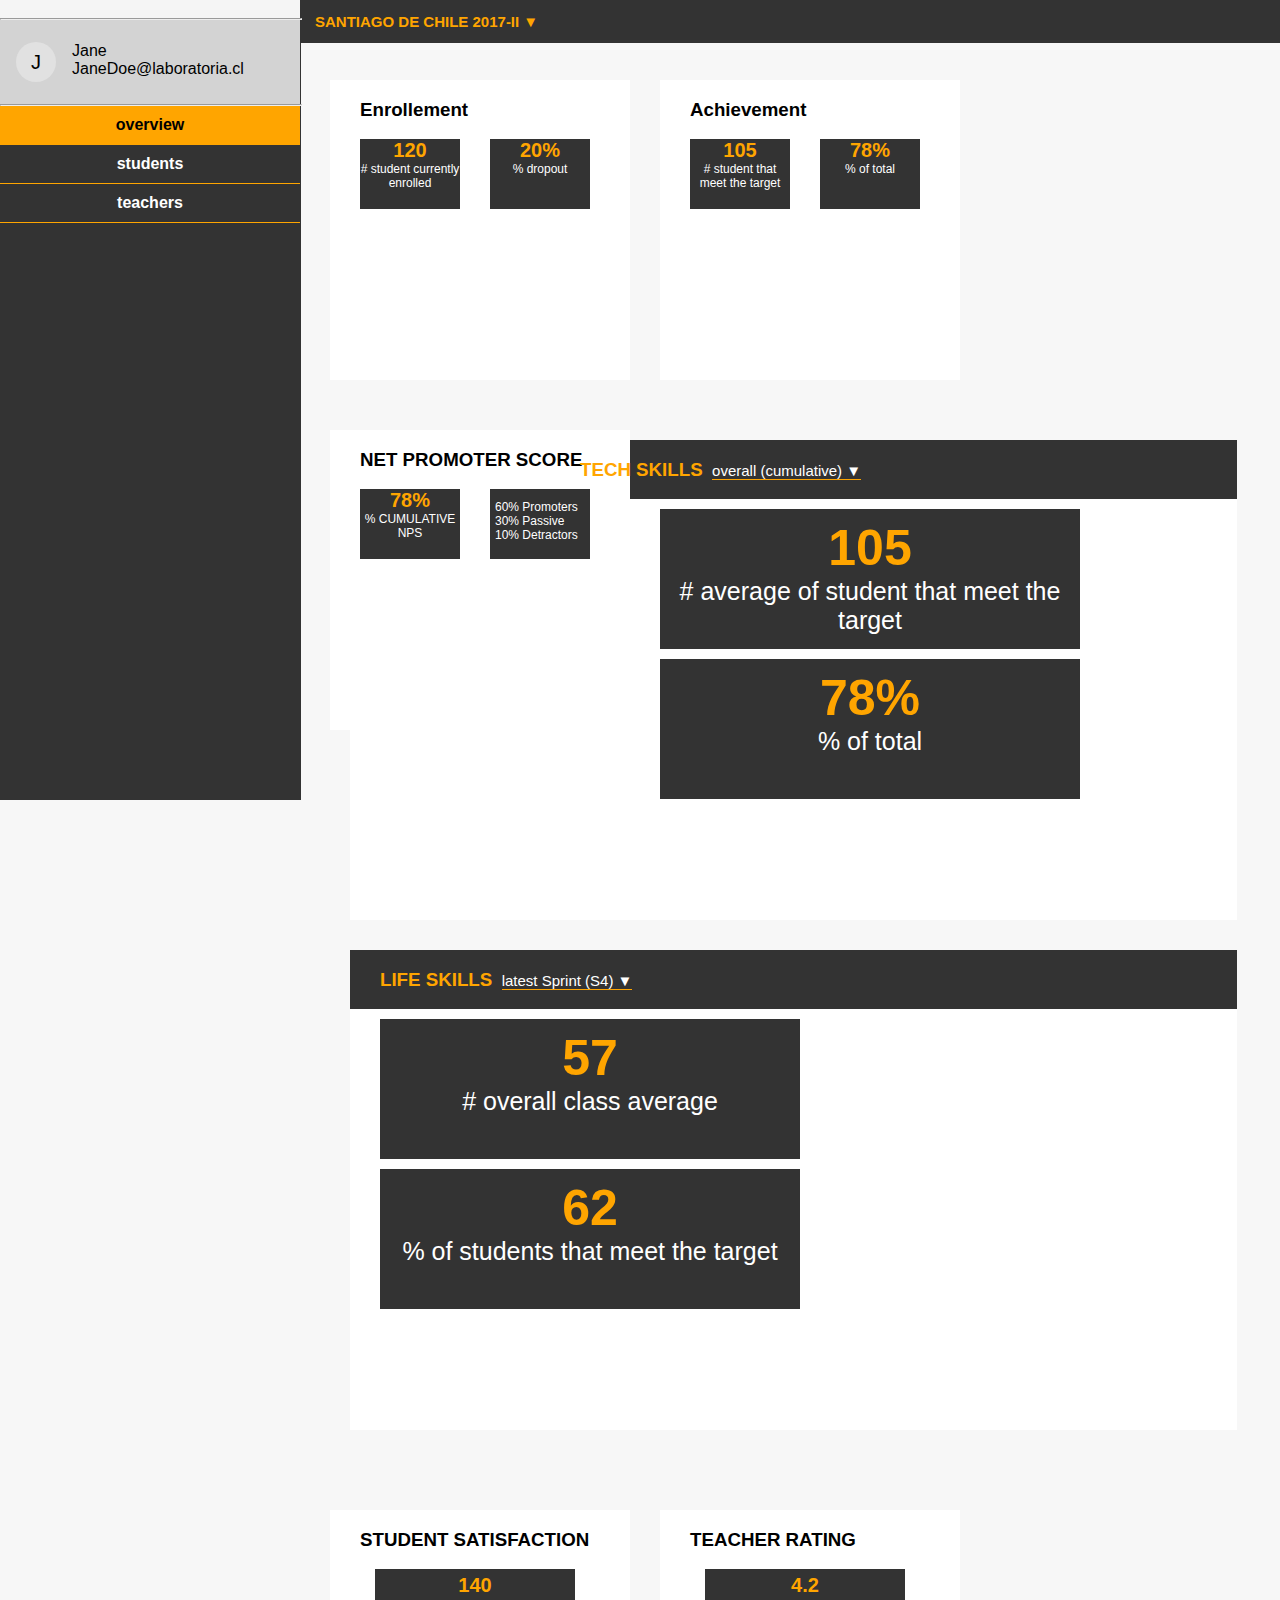
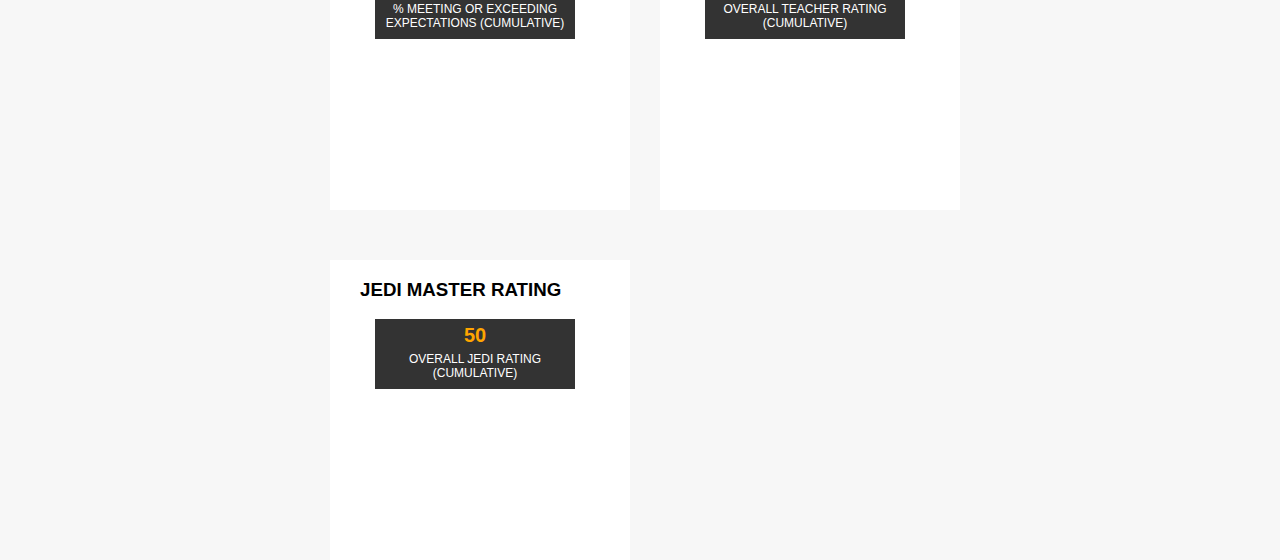
==== commit adde9cf2: "meh" ====
--- a/index.html
+++ b/index.html
@@ -22,14 +22,14 @@
           </div>
         </div>  
         <hr>
-        <div class="options b">
-          <a href="">overview</a>
-        </div>
-        <div class="options c">
-          <a href="alumnas.html">students</a>
-        </div>
-        <div class="options d">          
-          <a href="profesores.html">teachers</a>
+        <div class="options b" id="a">
+          <a href="" id="overview">overview</a>
+        </div>
+        <div class="options c" id="b">
+          <a href="alumnas.html" id="students">students</a>
+        </div>
+        <div class="options d" id="c">          
+          <a href="profesores.html" id="teachers">teachers</a>
         </div> 
       </nav>
     </main>
--- a/css/main.css
+++ b/css/main.css
@@ -148,11 +148,11 @@
 	font-weight: bold;
 }
 
-.options.b {
+#a {
 	background-color: orange;
 }
 
-.options.b a {
+#a a {
 	color: black;
 }
 
@@ -168,6 +168,16 @@
 
 .options a:hover {
 	color: black;
+}
+
+.optionSelect {
+	background-color: orange;
+	color: black;
+}
+
+.optionUnselect {
+	background-color: #333333;
+	color: white;
 }
 
 .clearfix:after {
@@ -605,7 +615,7 @@
 
 
 
-img{
+#foto{
 
     margin-left: auto;
 
@@ -619,7 +629,7 @@
 
 
 
-hr{
+#hache{
 
 	width: 80%;
 
